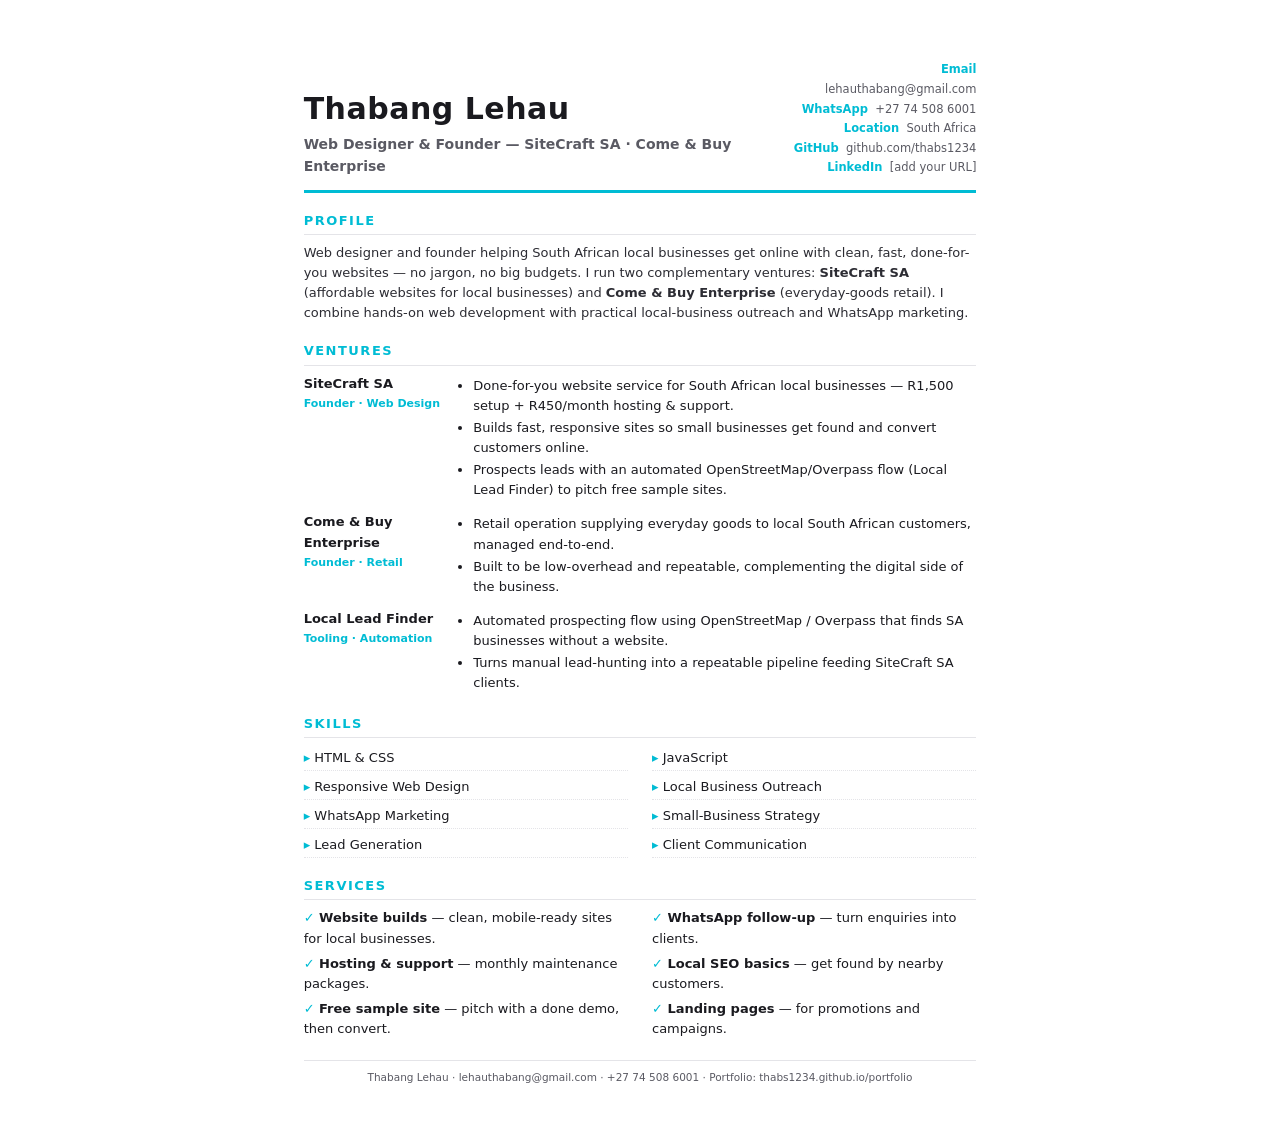
==== cv.html @ 1033fb29 "Add CV (cv.pdf) so Download CV works" ====
<!DOCTYPE html>
<html lang="en">
<head>
<meta charset="UTF-8" />
<title>Thabang Lehau — CV</title>
<style>
  :root { --accent: #00bcd4; --ink: #1a1a1f; --muted: #5a5a63; --line: #e4e4e8; }
  * { box-sizing: border-box; margin: 0; padding: 0; }
  body {
    font-family: 'Segoe UI', system-ui, -apple-system, Arial, sans-serif;
    color: var(--ink); background: #fff; font-size: 13px; line-height: 1.55;
    padding: 0;
  }
  .page { width: 210mm; min-height: 297mm; padding: 16mm 16mm 14mm; margin: 0 auto; }
  header { display: flex; align-items: flex-end; justify-content: space-between; border-bottom: 3px solid var(--accent); padding-bottom: 12px; }
  .name { font-size: 30px; font-weight: 800; letter-spacing: .5px; }
  .name .dot { color: var(--accent); }
  .role { color: var(--muted); font-size: 14px; margin-top: 2px; font-weight: 600; }
  .contact { text-align: right; font-size: 11.5px; color: var(--muted); line-height: 1.7; }
  .contact a { color: var(--ink); text-decoration: none; }
  .contact b { color: var(--accent); }
  h2 { font-size: 13px; text-transform: uppercase; letter-spacing: 1.5px; color: var(--accent);
       margin: 18px 0 8px; border-bottom: 1px solid var(--line); padding-bottom: 3px; }
  p { margin-bottom: 6px; }
  .summary { color: #2c2c33; }
  .ventures { display: grid; grid-template-columns: 1fr; gap: 10px; }
  .venture { display: grid; grid-template-columns: 38mm 1fr; gap: 10px; }
  .venture .vname { font-weight: 700; color: var(--ink); }
  .venture .vrole { font-size: 11px; color: var(--accent); font-weight: 600; margin-top: 1px; }
  .venture ul { margin: 2px 0 0 16px; }
  .venture li { margin-bottom: 2px; }
  .skills { display: grid; grid-template-columns: 1fr 1fr; gap: 4px 24px; }
  .skills li { list-style: none; padding: 2px 0; border-bottom: 1px dotted var(--line); }
  .skills li::before { content: "▸ "; color: var(--accent); }
  .services { columns: 2; column-gap: 24px; }
  .services li { list-style: none; margin-bottom: 5px; break-inside: avoid; }
  .services li b { color: var(--ink); }
  .services li::before { content: "✓ "; color: var(--accent); font-weight: 700; }
  footer { margin-top: 16px; border-top: 1px solid var(--line); padding-top: 8px;
           font-size: 10.5px; color: var(--muted); text-align: center; }
  @media print { body { padding: 0; } .page { margin: 0; width: auto; } }
</style>
</head>
<body>
  <div class="page">
    <header>
      <div>
        <div class="name">Thabang Lehau</div>
        <div class="role">Web Designer &amp; Founder — SiteCraft SA · Come &amp; Buy Enterprise</div>
      </div>
      <div class="contact">
        <div><b>Email</b> &nbsp;lehauthabang@gmail.com</div>
        <div><b>WhatsApp</b> &nbsp;+27 74 508 6001</div>
        <div><b>Location</b> &nbsp;South Africa</div>
        <div><b>GitHub</b> &nbsp;github.com/thabs1234</div>
        <div><b>LinkedIn</b> &nbsp;[add your URL]</div>
      </div>
    </header>

    <h2>Profile</h2>
    <p class="summary">Web designer and founder helping South African local businesses get online with clean, fast, done-for-you websites — no jargon, no big budgets. I run two complementary ventures: <b>SiteCraft SA</b> (affordable websites for local businesses) and <b>Come &amp; Buy Enterprise</b> (everyday-goods retail). I combine hands-on web development with practical local-business outreach and WhatsApp marketing.</p>

    <h2>Ventures</h2>
    <div class="ventures">
      <div class="venture">
        <div>
          <div class="vname">SiteCraft SA</div>
          <div class="vrole">Founder · Web Design</div>
        </div>
        <div>
          <ul>
            <li>Done-for-you website service for South African local businesses — R1,500 setup + R450/month hosting &amp; support.</li>
            <li>Builds fast, responsive sites so small businesses get found and convert customers online.</li>
            <li>Prospects leads with an automated OpenStreetMap/Overpass flow (Local Lead Finder) to pitch free sample sites.</li>
          </ul>
        </div>
      </div>
      <div class="venture">
        <div>
          <div class="vname">Come &amp; Buy Enterprise</div>
          <div class="vrole">Founder · Retail</div>
        </div>
        <div>
          <ul>
            <li>Retail operation supplying everyday goods to local South African customers, managed end-to-end.</li>
            <li>Built to be low-overhead and repeatable, complementing the digital side of the business.</li>
          </ul>
        </div>
      </div>
      <div class="venture">
        <div>
          <div class="vname">Local Lead Finder</div>
          <div class="vrole">Tooling · Automation</div>
        </div>
        <div>
          <ul>
            <li>Automated prospecting flow using OpenStreetMap / Overpass that finds SA businesses without a website.</li>
            <li>Turns manual lead-hunting into a repeatable pipeline feeding SiteCraft SA clients.</li>
          </ul>
        </div>
      </div>
    </div>

    <h2>Skills</h2>
    <ul class="skills">
      <li>HTML &amp; CSS</li>
      <li>JavaScript</li>
      <li>Responsive Web Design</li>
      <li>Local Business Outreach</li>
      <li>WhatsApp Marketing</li>
      <li>Small-Business Strategy</li>
      <li>Lead Generation</li>
      <li>Client Communication</li>
    </ul>

    <h2>Services</h2>
    <ul class="services">
      <li><b>Website builds</b> — clean, mobile-ready sites for local businesses.</li>
      <li><b>Hosting &amp; support</b> — monthly maintenance packages.</li>
      <li><b>Free sample site</b> — pitch with a done demo, then convert.</li>
      <li><b>WhatsApp follow-up</b> — turn enquiries into clients.</li>
      <li><b>Local SEO basics</b> — get found by nearby customers.</li>
      <li><b>Landing pages</b> — for promotions and campaigns.</li>
    </ul>

    <footer>
      Thabang Lehau · lehauthabang@gmail.com · +27 74 508 6001 · Portfolio: thabs1234.github.io/portfolio
    </footer>
  </div>
</body>
</html>
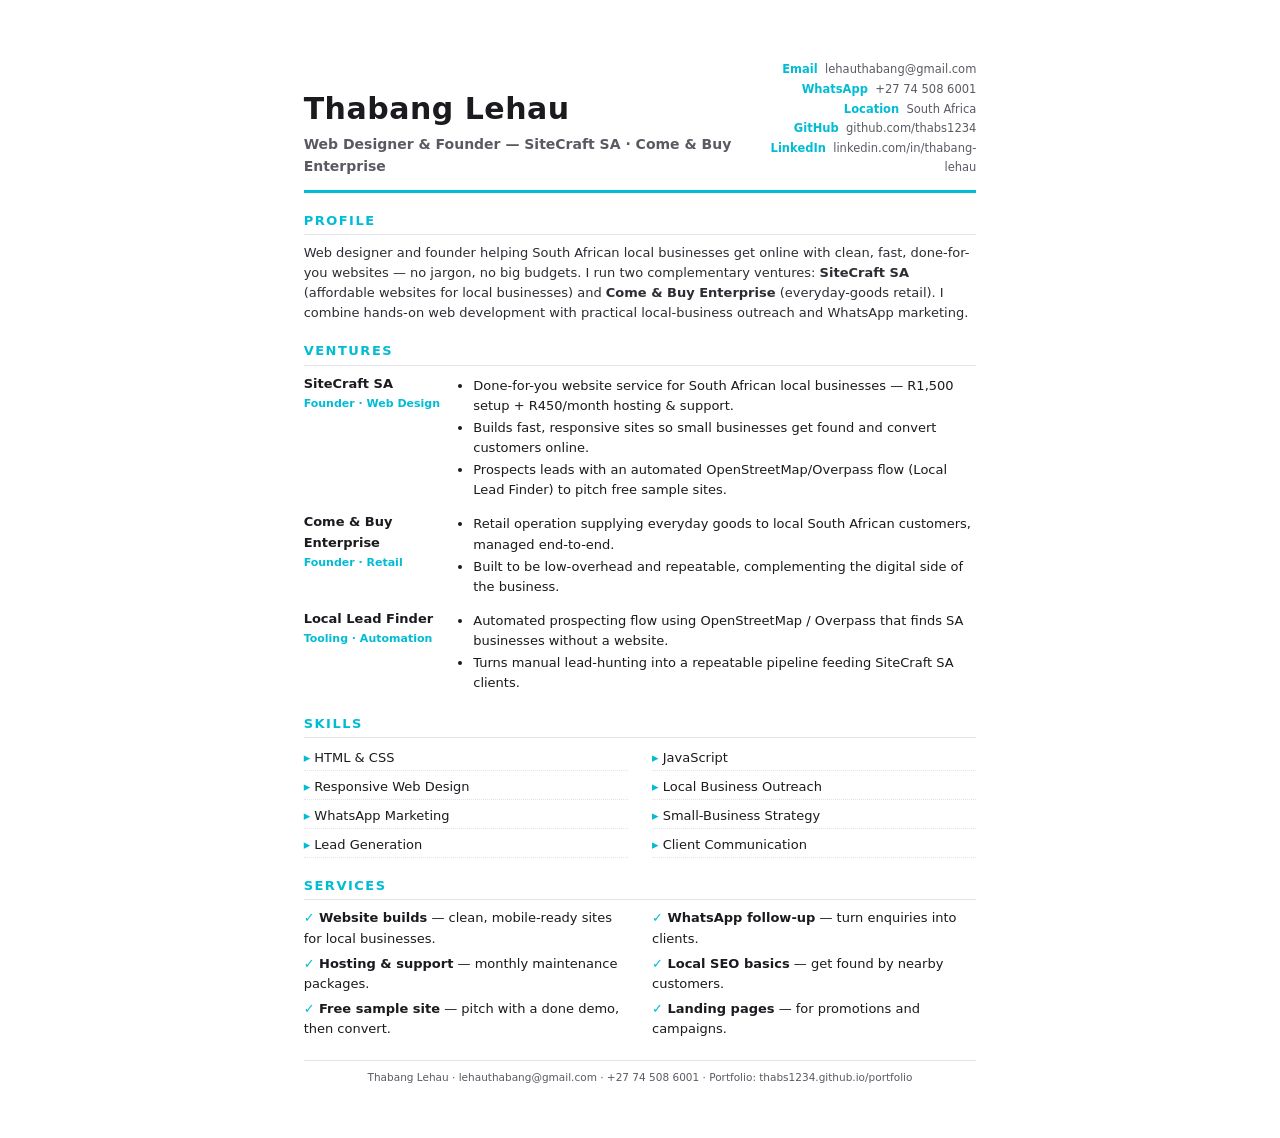
==== commit 2729eca9: "Add LinkedIn URL (portfolio + CV)" ====
--- a/cv.html
+++ b/cv.html
@@ -53,7 +53,7 @@
         <div><b>WhatsApp</b> &nbsp;+27 74 508 6001</div>
         <div><b>Location</b> &nbsp;South Africa</div>
         <div><b>GitHub</b> &nbsp;github.com/thabs1234</div>
-        <div><b>LinkedIn</b> &nbsp;[add your URL]</div>
+        <div><b>LinkedIn</b> &nbsp;linkedin.com/in/thabang-lehau</div>
       </div>
     </header>
 
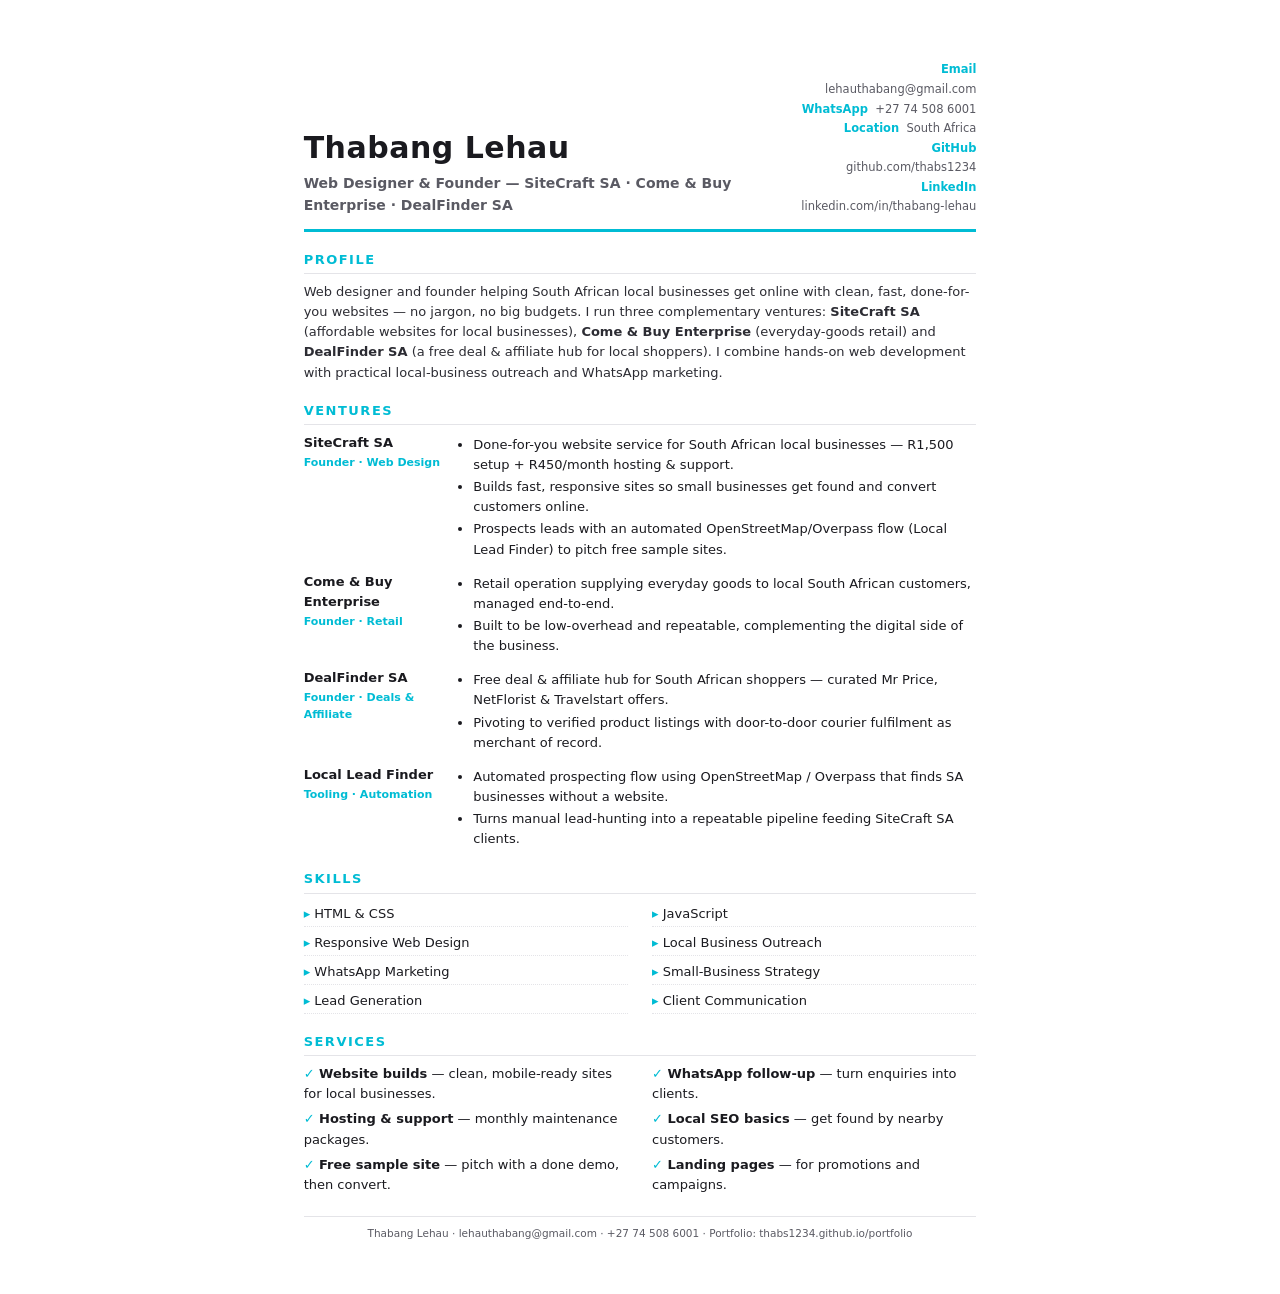
==== commit 7320259e: "Add DealFinder SA to portfolio (projects card, modal, about + CV) and capture DESIGN.md token spec" ====
--- a/cv.html
+++ b/cv.html
@@ -46,7 +46,7 @@
     <header>
       <div>
         <div class="name">Thabang Lehau</div>
-        <div class="role">Web Designer &amp; Founder — SiteCraft SA · Come &amp; Buy Enterprise</div>
+        <div class="role">Web Designer &amp; Founder — SiteCraft SA · Come &amp; Buy Enterprise · DealFinder SA</div>
       </div>
       <div class="contact">
         <div><b>Email</b> &nbsp;lehauthabang@gmail.com</div>
@@ -58,7 +58,7 @@
     </header>
 
     <h2>Profile</h2>
-    <p class="summary">Web designer and founder helping South African local businesses get online with clean, fast, done-for-you websites — no jargon, no big budgets. I run two complementary ventures: <b>SiteCraft SA</b> (affordable websites for local businesses) and <b>Come &amp; Buy Enterprise</b> (everyday-goods retail). I combine hands-on web development with practical local-business outreach and WhatsApp marketing.</p>
+    <p class="summary">Web designer and founder helping South African local businesses get online with clean, fast, done-for-you websites — no jargon, no big budgets. I run three complementary ventures: <b>SiteCraft SA</b> (affordable websites for local businesses), <b>Come &amp; Buy Enterprise</b> (everyday-goods retail) and <b>DealFinder SA</b> (a free deal &amp; affiliate hub for local shoppers). I combine hands-on web development with practical local-business outreach and WhatsApp marketing.</p>
 
     <h2>Ventures</h2>
     <div class="ventures">
@@ -87,6 +87,19 @@
           </ul>
         </div>
       </div>
+      <div class="venture">
+        <div>
+          <div class="vname">DealFinder SA</div>
+          <div class="vrole">Founder · Deals &amp; Affiliate</div>
+        </div>
+        <div>
+          <ul>
+            <li>Free deal &amp; affiliate hub for South African shoppers — curated Mr Price, NetFlorist &amp; Travelstart offers.</li>
+            <li>Pivoting to verified product listings with door-to-door courier fulfilment as merchant of record.</li>
+          </ul>
+        </div>
+      </div>
+
       <div class="venture">
         <div>
           <div class="vname">Local Lead Finder</div>
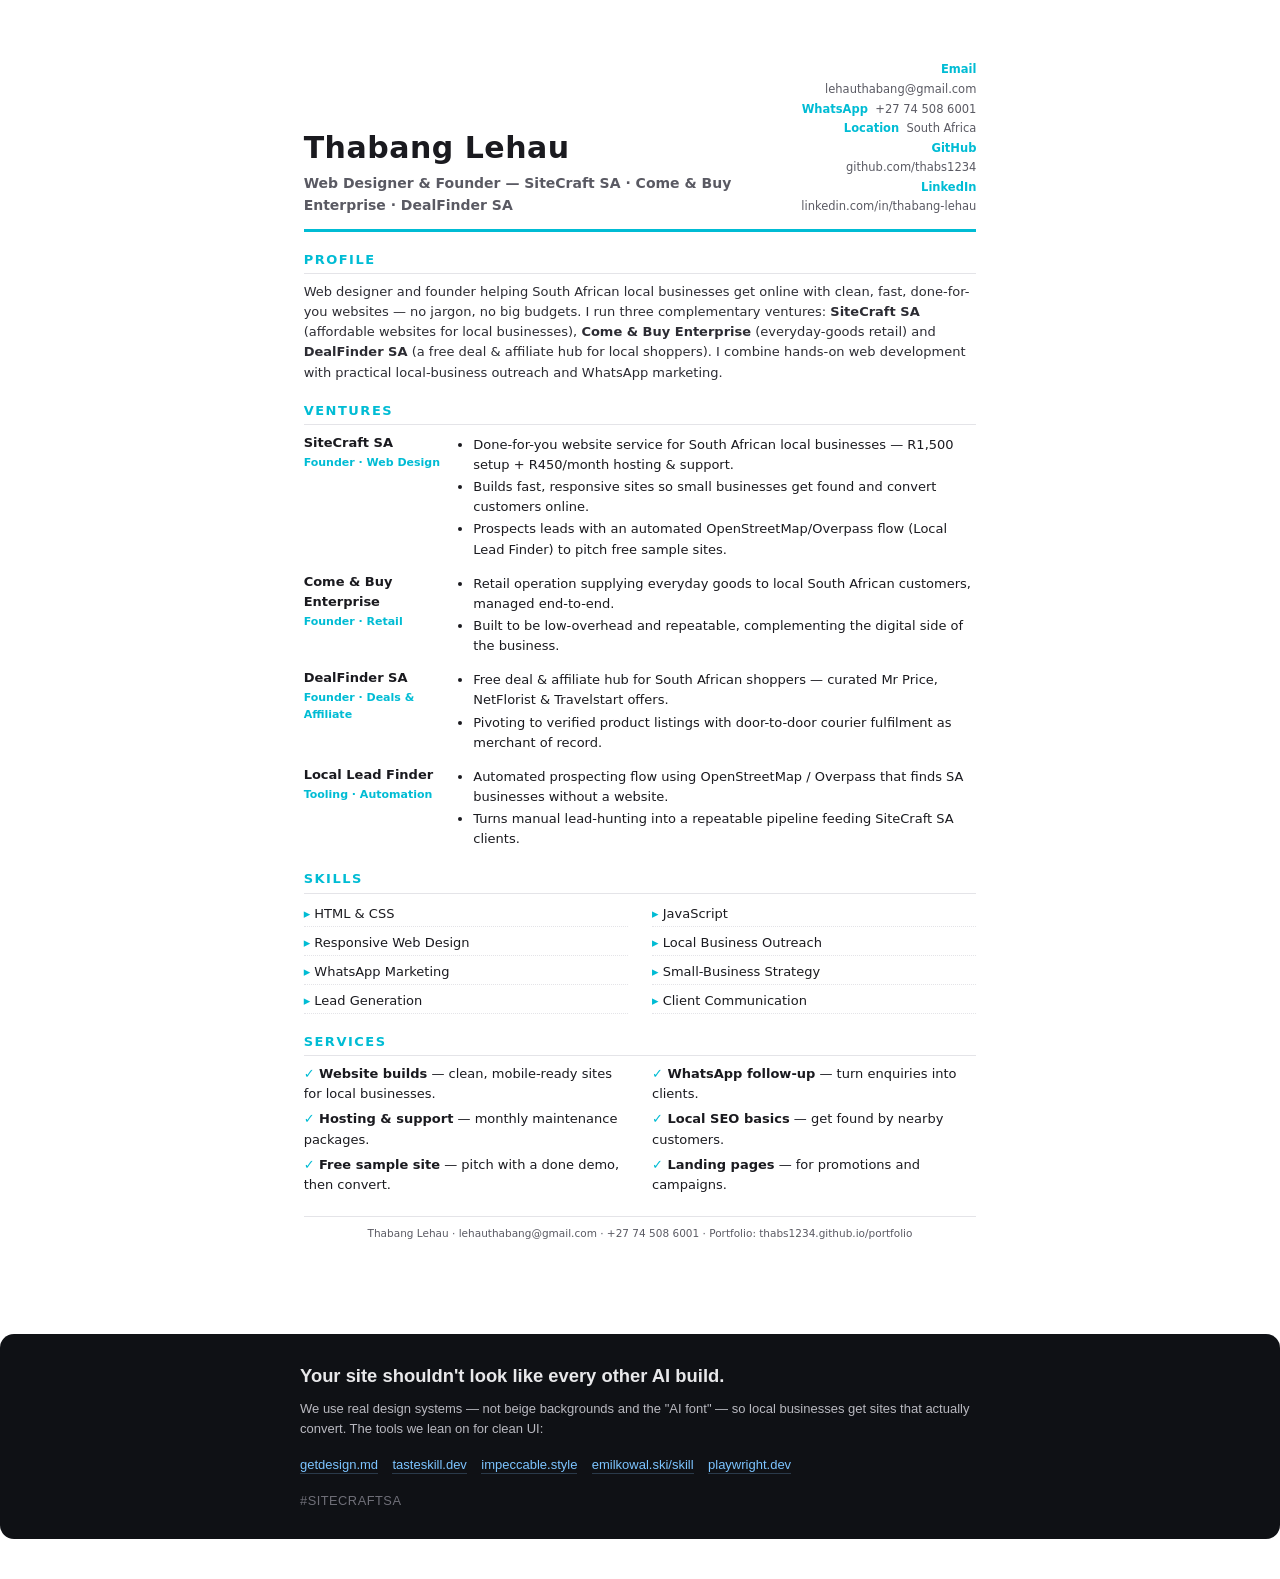
==== commit 4bb36968: "Add SiteCraft design-stance section (anti-AI-slop; 5 design tools)" ====
--- a/cv.html
+++ b/cv.html
@@ -140,5 +140,31 @@
       Thabang Lehau · lehauthabang@gmail.com · +27 74 508 6001 · Portfolio: thabs1234.github.io/portfolio
     </footer>
   </div>
+<!-- SiteCraft design stance — injected snippet (self-contained, no external deps) -->
+<section class="sc-design-stance" aria-label="Built with real design systems">
+  <div class="sc-ds-inner">
+    <p class="sc-ds-lead">Your site shouldn't look like every other AI build.</p>
+    <p class="sc-ds-body">We use real design systems — not beige backgrounds and the "AI font" — so local businesses get sites that actually convert. The tools we lean on for clean UI:</p>
+    <ul class="sc-ds-links">
+      <li><a href="https://getdesign.md/" target="_blank" rel="noopener">getdesign.md</a></li>
+      <li><a href="https://tasteskill.dev" target="_blank" rel="noopener">tasteskill.dev</a></li>
+      <li><a href="https://impeccable.style" target="_blank" rel="noopener">impeccable.style</a></li>
+      <li><a href="https://emilkowal.ski/skill" target="_blank" rel="noopener">emilkowal.ski/skill</a></li>
+      <li><a href="https://playwright.dev" target="_blank" rel="noopener">playwright.dev</a></li>
+    </ul>
+    <p class="sc-ds-tag">#SiteCraftSA</p>
+  </div>
+  <style>
+    .sc-design-stance{margin:2.5rem 0;padding:1.75rem 1.5rem;background:#0f1115;color:#e8e8ea;border-radius:14px;font-family:-apple-system,BlinkMacSystemFont,"Segoe UI",Roboto,Helvetica,Arial,sans-serif;line-height:1.55}
+    .sc-ds-inner{max-width:680px;margin:0 auto}
+    .sc-ds-lead{font-size:1.15rem;font-weight:600;margin:0 0 .5rem}
+    .sc-ds-body{margin:0 0 1rem;color:#b9b9c0}
+    .sc-ds-links{list-style:none;display:flex;flex-wrap:wrap;gap:.5rem .9rem;padding:0;margin:0 0 1rem}
+    .sc-ds-links a{color:#7cc4ff;text-decoration:none;border-bottom:1px solid #2a3a4a;padding-bottom:1px}
+    .sc-ds-links a:hover{color:#a9d8ff}
+    .sc-ds-tag{margin:0;font-size:.8rem;letter-spacing:.04em;color:#6f6f78;text-transform:uppercase}
+  </style>
+</section>
+<!-- /SiteCraft design stance -->
 </body>
 </html>
